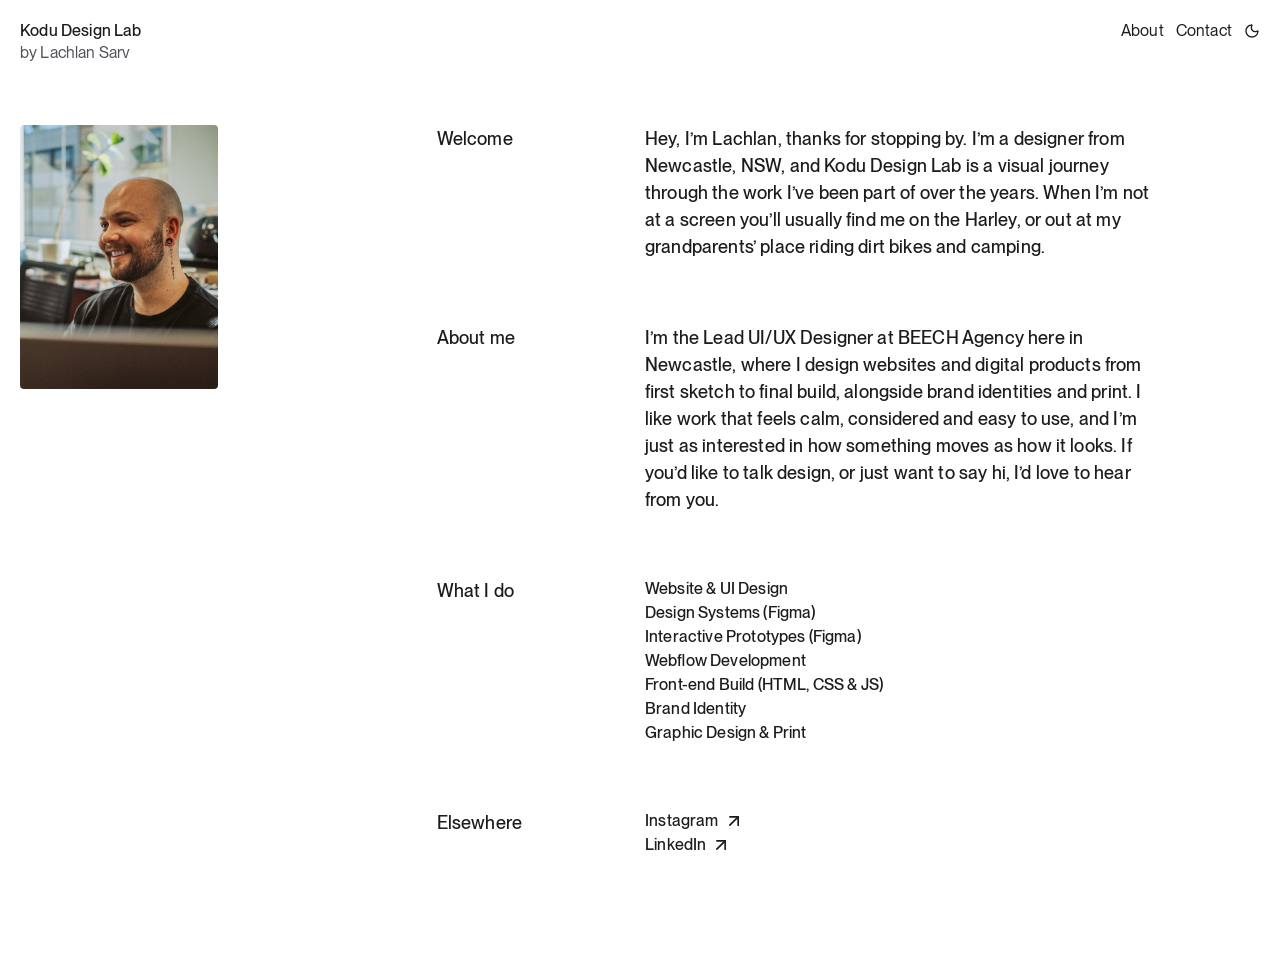
==== about.html @ 6ed77d1e "About: expand What I do list" ====
<!doctype html>
<html lang="en">
<head>
  <meta charset="utf-8">
  <meta name="viewport" content="width=device-width, initial-scale=1">
  <title>About — Kodu Design Lab</title>
  <meta name="description" content="Lachlan Sarv, Lead UI/UX Designer at BEECH Agency and the designer behind Kodu Design Lab, Newcastle NSW. Websites, interfaces, brands and graphic design.">
  <link rel="canonical" href="https://www.kodudesignlab.com/about">
  <meta name="robots" content="index, follow">
  <meta property="og:type" content="profile">
  <meta property="og:site_name" content="Kodu Design Lab">
  <meta property="og:title" content="About — Kodu Design Lab">
  <meta property="og:description" content="Lachlan Sarv, Lead UI/UX Designer at BEECH Agency and the designer behind Kodu Design Lab, Newcastle NSW. Websites, interfaces, brands and graphic design.">
  <meta property="og:url" content="https://www.kodudesignlab.com/about">
  <meta property="og:image" content="https://www.kodudesignlab.com/images/site/og-default.jpg">
  <meta property="og:image:width" content="1200">
  <meta property="og:image:height" content="630">
  <meta name="twitter:card" content="summary_large_image">
  <meta name="twitter:title" content="About — Kodu Design Lab">
  <meta name="twitter:description" content="Lachlan Sarv, Lead UI/UX Designer at BEECH Agency and the designer behind Kodu Design Lab, Newcastle NSW. Websites, interfaces, brands and graphic design.">
  <meta name="twitter:image" content="https://www.kodudesignlab.com/images/site/og-default.jpg">
  <script>
    (function () {
      try {
        var saved = localStorage.getItem('theme');
        var theme = saved || (matchMedia('(prefers-color-scheme: dark)').matches ? 'dark' : 'light');
        document.documentElement.setAttribute('data-theme', theme);
      } catch (e) {}
    })();
  </script>
  <link rel="preload" href="fonts/PPNeueMontreal-Medium.woff2" as="font" type="font/woff2" crossorigin>
  <link rel="preload" href="fonts/PPNeueMontreal-Regular.woff2" as="font" type="font/woff2" crossorigin>
  <link rel="icon" type="image/png" sizes="32x32" href="icons/favicon-32.png">
  <link rel="icon" type="image/png" sizes="64x64" href="icons/favicon-64.png">
  <link rel="apple-touch-icon" sizes="180x180" href="icons/apple-touch-icon.png">
  <link rel="stylesheet" href="styles.css">
</head>
<body data-view="about" data-base="">

  <header class="site-header">
    <div class="brand">
      <p class="brand__name"><a class="brand__link" href="./">Kodu Design Lab</a></p>
      <p class="brand__tagline" aria-label="by Lachlan Sarv. Digital &amp; Graphic Design">
        <span class="brand__swap" aria-hidden="true">
          <span>by Lachlan Sarv</span>
          <span>Digital &amp; Graphic Design</span>
          <span>by Lachlan Sarv</span>
        </span>
      </p>
    </div>

    <nav class="nav" aria-label="Primary">
      <a class="nav__item" href="about">About</a>
      <a class="nav__item" href="mailto:kodudesignlab@gmail.com">Contact</a>
      <button class="theme-toggle" type="button" aria-label="Toggle dark mode" aria-pressed="false">
        <!-- Moon: shown in light mode -->
        <svg class="theme-toggle__icon theme-toggle__icon--moon" width="16" height="16" viewBox="0 0 16 16" fill="none" xmlns="http://www.w3.org/2000/svg" aria-hidden="true">
          <path d="M7.72073 1.34218C8.12356 1.35277 8.42499 1.60501 8.56513 1.89817C8.7086 2.19845 8.70805 2.57935 8.50784 2.89882L8.50718 2.89817C8.1079 3.53727 7.93754 4.29331 8.02281 5.04205C8.10814 5.79091 8.44493 6.48892 8.97789 7.02187C9.51086 7.55475 10.2089 7.89102 10.9577 7.9763C11.7066 8.06154 12.4624 7.89074 13.1016 7.49127L13.2233 7.42552C13.5136 7.29372 13.8377 7.30784 14.1009 7.43333C14.4146 7.58289 14.6797 7.91683 14.6556 8.36041C14.5861 9.64627 14.1455 10.8846 13.3874 11.9255C12.6292 12.9665 11.5855 13.7657 10.3828 14.2263C9.18019 14.6868 7.86963 14.7894 6.61005 14.5212C5.35048 14.253 4.19585 13.6252 3.28518 12.7146C2.37448 11.804 1.7469 10.6493 1.47854 9.38971C1.2102 8.13009 1.31233 6.81967 1.77281 5.61692C2.23332 4.41416 3.03262 3.3707 4.07359 2.61236C5.11455 1.85406 6.35269 1.41304 7.6387 1.34348L7.72073 1.34218ZM7.08075 2.74713C6.2804 2.88698 5.51931 3.20816 4.8581 3.68984C4.02547 4.29646 3.38664 5.13143 3.01825 6.09348C2.64986 7.05567 2.56792 8.10403 2.78258 9.11171C2.99725 10.1194 3.4993 11.0434 4.22789 11.7719C4.95647 12.5004 5.88032 13.0026 6.88804 13.2172C7.89576 13.4317 8.94412 13.3494 9.90627 12.9809C10.8684 12.6123 11.7034 11.9732 12.3099 11.1404C12.7914 10.4793 13.1115 9.71849 13.2513 8.91835C12.489 9.26184 11.6451 9.39664 10.8067 9.30117C9.75816 9.18176 8.78073 8.71078 8.03453 7.96458C7.28839 7.21839 6.81734 6.2409 6.69794 5.19244C6.6025 4.3539 6.73709 3.50951 7.08075 2.74713Z" fill="currentColor"/>
        </svg>
        <!-- Sun: shown in dark mode -->
        <svg class="theme-toggle__icon theme-toggle__icon--sun" width="16" height="16" viewBox="0 0 16 16" fill="none" xmlns="http://www.w3.org/2000/svg" aria-hidden="true">
          <path d="M10 8C10 6.89543 9.10457 6 8 6C6.89543 6 6 6.89543 6 8C6 9.10457 6.89543 10 8 10C9.10457 10 10 9.10457 10 8ZM11.3333 8C11.3333 9.84095 9.84095 11.3333 8 11.3333C6.15905 11.3333 4.66667 9.84095 4.66667 8C4.66667 6.15905 6.15905 4.66667 8 4.66667C9.84095 4.66667 11.3333 6.15905 11.3333 8Z" fill="currentColor"/>
          <path d="M7.33333 2.66667V2C7.33333 1.63181 7.63181 1.33333 8 1.33333C8.36819 1.33333 8.66667 1.63181 8.66667 2V2.66667C8.66667 3.03486 8.36819 3.33333 8 3.33333C7.63181 3.33333 7.33333 3.03486 7.33333 2.66667Z" fill="currentColor"/>
          <path d="M7.33333 14V13.3333C7.33333 12.9651 7.63181 12.6667 8 12.6667C8.36819 12.6667 8.66667 12.9651 8.66667 13.3333V14C8.66667 14.3682 8.36819 14.6667 8 14.6667C7.63181 14.6667 7.33333 14.3682 7.33333 14Z" fill="currentColor"/>
          <path d="M2.66667 7.33333C3.03486 7.33333 3.33333 7.63181 3.33333 8C3.33333 8.36819 3.03486 8.66667 2.66667 8.66667H2C1.63181 8.66667 1.33333 8.36819 1.33333 8C1.33333 7.63181 1.63181 7.33333 2 7.33333H2.66667Z" fill="currentColor"/>
          <path d="M14 7.33333C14.3682 7.33333 14.6667 7.63181 14.6667 8C14.6667 8.36819 14.3682 8.66667 14 8.66667H13.3333C12.9651 8.66667 12.6667 8.36819 12.6667 8C12.6667 7.63181 12.9651 7.33333 13.3333 7.33333H14Z" fill="currentColor"/>
          <path d="M11.7713 3.28598C12.0317 3.02564 12.4537 3.02563 12.714 3.28598C12.9744 3.54633 12.9744 3.96834 12.714 4.22869L12.2427 4.70004C11.9823 4.96038 11.5603 4.96038 11.3 4.70004C11.0396 4.4397 11.0396 4.01768 11.3 3.75733L11.7713 3.28598Z" fill="currentColor"/>
          <path d="M3.75733 11.3C4.01768 11.0396 4.4397 11.0396 4.70004 11.3C4.96038 11.5603 4.96038 11.9823 4.70004 12.2427L4.22869 12.714C3.96834 12.9744 3.54633 12.9744 3.28598 12.714C3.02563 12.4537 3.02564 12.0317 3.28598 11.7713L3.75733 11.3Z" fill="currentColor"/>
          <path d="M3.28598 3.28598C3.54633 3.02563 3.96834 3.02563 4.22869 3.28598L4.70004 3.75733C4.96037 4.01768 4.96038 4.4397 4.70004 4.70004C4.4397 4.96038 4.01768 4.96037 3.75733 4.70004L3.28598 4.22869C3.02563 3.96834 3.02563 3.54633 3.28598 3.28598Z" fill="currentColor"/>
          <path d="M11.3 11.3C11.5603 11.0396 11.9823 11.0396 12.2427 11.3L12.714 11.7713C12.9744 12.0317 12.9744 12.4537 12.714 12.714C12.4537 12.9744 12.0317 12.9744 11.7713 12.714L11.3 12.2427C11.0396 11.9823 11.0396 11.5603 11.3 11.3Z" fill="currentColor"/>
        </svg>
      </button>
    </nav>
  </header>

  <main class="about">
    <div class="about__grid">
      <div class="about__portrait">
        <img src="images/about/portrait-600.jpg"
             srcset="images/about/portrait-600.jpg 600w, images/about/portrait-1120.jpg 1120w"
             sizes="(max-width: 899px) calc(50vw - 25px), (max-width: 1199px) 25vw, 16vw"
             alt="Lachlan Sarv" decoding="async">
      </div>

      <p class="about__eyebrow">Welcome</p>
      <p class="about__lead" data-split>
        Hey, I’m Lachlan, thanks for stopping by. I’m a designer from Newcastle, NSW, and Kodu Design Lab is a visual journey through the work I’ve been part of over the years. When I’m not at a screen you’ll usually find me on the Harley, or out at my grandparents’ place riding dirt bikes and camping.
      </p>

      <p class="about__eyebrow">About me</p>
      <p class="about__lead" data-split>
        I’m the Lead UI/UX Designer at BEECH Agency here in Newcastle, where I design websites and digital products from first sketch to final build, alongside brand identities and print. I like work that feels calm, considered and easy to use, and I’m just as interested in how something moves as how it looks. If you’d like to talk design, or just want to say hi, I’d love to hear from you.
      </p>

      <p class="about__eyebrow about__eyebrow--services">What I do</p>
      <ul class="about__list">
        <li>Website &amp; UI Design</li>
        <li>Design Systems (Figma)</li>
        <li>Interactive Prototypes (Figma)</li>
        <li>Webflow Development</li>
        <li>Front-end Build (HTML, CSS &amp; JS)</li>
        <li>Brand Identity</li>
        <li>Graphic Design &amp; Print</li>
      </ul>

      <p class="about__eyebrow about__eyebrow--links">Elsewhere</p>
      <ul class="about__links">
        <li><a class="about__link" href="https://www.instagram.com/lachlan.sarv/" target="_blank" rel="noopener"><span class="about__link-text roll-target">Instagram</span><svg class="about__link-icon" xmlns="http://www.w3.org/2000/svg" width="20" height="20" viewBox="0 0 24 24" fill="none" stroke="currentColor" stroke-width="2" stroke-linecap="round" stroke-linejoin="round" aria-hidden="true"><path d="M7 7h10v10"/><path d="M7 17 17 7"/></svg></a></li>
        <li><a class="about__link" href="https://www.linkedin.com/in/lachlan-sarv-4192311a4/" target="_blank" rel="noopener"><span class="about__link-text roll-target">LinkedIn</span><svg class="about__link-icon" xmlns="http://www.w3.org/2000/svg" width="20" height="20" viewBox="0 0 24 24" fill="none" stroke="currentColor" stroke-width="2" stroke-linecap="round" stroke-linejoin="round" aria-hidden="true"><path d="M7 7h10v10"/><path d="M7 17 17 7"/></svg></a></li>
      </ul>
    </div>
  </main>

  <script src="https://cdnjs.cloudflare.com/ajax/libs/gsap/3.12.5/gsap.min.js"></script>
  <script src="main.js"></script>
</body>
</html>
---- styles.css ----
/* ---------- Fonts ---------- */
@font-face {
  font-family: 'PP Neue Montreal';
  src: url('fonts/PPNeueMontreal-Regular.woff2') format('woff2');
  font-weight: 400;
  font-style: normal;
  font-display: swap;
}
@font-face {
  font-family: 'PP Neue Montreal';
  src: url('fonts/PPNeueMontreal-Medium.woff2') format('woff2');
  font-weight: 500;
  font-style: normal;
  font-display: swap;
}

/* ---------- Tokens ---------- */
:root {
  --bg-base: #ffffff;
  --text-primary: #1c1c1c;
  --text-muted: #52525b;
  --card-placeholder: #ececec;

  --margin-main: 20px;
  --column-gap: 10px;
  --card-gap: 6px;
  --wrapper-pad-bottom: 40px;

  --label-lg: 16px;
  --body-font: 'PP Neue Montreal', 'Helvetica Neue', Helvetica, Arial, sans-serif;

  --ease-out: cubic-bezier(0.22, 1, 0.36, 1);
  color-scheme: light;
}

:root[data-theme='dark'] {
  --bg-base: #191919;
  --text-primary: #f2f2f2;
  --text-muted: #a1a1aa;
  --card-placeholder: #2c2c30;
  color-scheme: dark;
}

/* ---------- Base ---------- */
*, *::before, *::after { box-sizing: border-box; }

html, body { margin: 0; padding: 0; }
[hidden] { display: none !important; }

body {
  min-height: 100svh;
  display: flex;
  flex-direction: column;
  background: var(--bg-base);
  color: var(--text-primary);
  font-family: var(--body-font);
  font-size: var(--label-lg);
  font-weight: 400;
  line-height: 1.4;
  letter-spacing: 0.01em;
  /* Crisp type */
  -webkit-font-smoothing: antialiased;
  -moz-osx-font-smoothing: grayscale;
  text-rendering: optimizeLegibility;
  font-kerning: normal;
  font-feature-settings: 'kern' 1, 'liga' 1;
  font-synthesis: none;
  -webkit-text-size-adjust: 100%;
  transition: background-color 0.4s ease, color 0.4s ease;
}

p { margin: 0; }
a { color: inherit; text-decoration: none; }
img { display: block; max-width: 100%; }

/* ---------- Header ---------- */
.site-header {
  display: flex;
  align-items: flex-start;
  justify-content: space-between;
  padding: var(--margin-main);
  flex: 0 0 auto;
}

.brand { max-width: 243px; }
.brand__link { white-space: nowrap; }
/* Tagline alternates between two lines: a clipped one-line window with a sliding track (main.js) */
.brand__tagline { height: 1.4em; overflow: hidden; }
.brand__swap { display: block; }
.brand__swap > span { display: block; white-space: nowrap; }
.brand__name { font-weight: 500; color: var(--text-primary); }
.brand__tagline { color: var(--text-muted); }

.nav {
  display: flex;
  align-items: center;
  gap: 12px;
}

.nav__item {
  color: var(--text-primary);
  white-space: nowrap;
}

/* ---------- Rolling text links (brand + nav) ----------
   Two copies of the label stacked in a clipped box; on hover each letter slides up one
   line, staggered left → right, so the second copy rolls in. Letters are split by main.js. */
.roll {
  position: relative;
  display: inline-block;
  overflow: hidden;
  white-space: nowrap;
  vertical-align: top;
}
.roll__text { display: block; }
.roll__word { display: inline-block; white-space: nowrap; }
.roll__text--clone { position: absolute; left: 0; top: 100%; }
.roll {
  --roll-step: 16ms;   /* per-letter stagger */
  --roll-dur: 0.55s;
}
.roll .char {
  display: inline-block;
  white-space: pre;
  transition: transform var(--roll-dur) cubic-bezier(0.22, 1, 0.36, 1);
  transition-delay: calc(var(--i) * var(--roll-step));
}
/* The brand name is 31 characters, so it gets a tighter stagger to finish in a similar time */
.brand__link.roll { --roll-step: 7ms; --roll-dur: 0.45s; }
.roll:hover .char,
.roll:focus-visible .char { transform: translateY(-100%); }
@media (hover: none) { .roll .char { transition: none; } }

.theme-toggle {
  position: relative;
  width: 16px;
  height: 16px;
  padding: 0;
  margin: 0;
  border: 0;
  background: none;
  color: var(--text-primary);
  cursor: pointer;
  display: grid;
  place-items: center;
}
.theme-toggle__icon {
  grid-area: 1 / 1;
  width: 16px;
  height: 16px;
  transition: opacity 0.3s ease, transform 0.45s var(--ease-out);
}
.theme-toggle__icon--sun { opacity: 0; transform: rotate(-90deg) scale(0.6); }
:root[data-theme='dark'] .theme-toggle__icon--moon { opacity: 0; transform: rotate(90deg) scale(0.6); }
:root[data-theme='dark'] .theme-toggle__icon--sun { opacity: 1; transform: rotate(0deg) scale(1); }

/* ---------- Project cards ---------- */
.project-wrapper {
  flex: 1 1 auto;
  display: flex;
  flex-direction: column;
  align-items: center;
  justify-content: center;
  padding: 0 var(--margin-main) var(--wrapper-pad-bottom);
}

.project-container {
  display: flex;
  align-items: center;
  justify-content: center;
  gap: var(--column-gap);
  width: 100%;
}

.project-card {
  flex: 1 0 0;
  min-width: 0;
  display: flex;
  flex-direction: column;
  gap: var(--card-gap);
  will-change: transform;
}

.project-card__media {
  position: relative;
  width: 100%;
  aspect-ratio: 6 / 8;
  border-radius: 4px;
  overflow: hidden;
  background: var(--card-placeholder);
}
.project-card__media img {
  position: absolute;
  inset: 0;
  width: 100%;
  height: 100%;
  object-fit: cover;
  transition: transform 0.7s var(--ease-out);
}
/* Card hover effects: pointer devices only. On touch screens :hover sticks after a tap,
   which left cards dimmed/zoomed, so none of this applies there. */
@media (hover: hover) and (pointer: fine) {
  .project-card:hover .project-card__media img { transform: scale(1.03); }

  /* Dim every other card (image + text) to 50%, keep the hovered one at 100%.
     Only enabled once the intro has finished so the transition doesn't fight GSAP. */
  .intro-done .project-card { transition: opacity 0.4s ease; }
  .intro-done .project-container:has(.project-card:hover) .project-card:not(:hover) { opacity: 0.5; }
}

.project-card--draft { cursor: default; }

.project-card__name { font-weight: 500; color: var(--text-primary); }
.project-card__info { color: var(--text-muted); }
.project-card__row { display: flex; justify-content: space-between; align-items: baseline; gap: 12px; }
.project-card__index { display: none; font-weight: 500; color: var(--text-primary); }

/* ---------- Project page ---------- */
.project-page {
  flex: 1 1 auto;
  display: grid;
  grid-template-columns: repeat(6, minmax(0, 1fr));
  gap: var(--margin-main);
  align-content: start;
  padding: 0 var(--margin-main) var(--margin-main);
}

.project-image {
  position: relative;
  margin: 0; /* reset <figure> default */
  border-radius: 4px;
  overflow: hidden;
  background: var(--card-placeholder);
  grid-column: span 6;
}
.project-image img {
  position: absolute;
  inset: 0;
  width: 100%;
  height: 100%;
  object-fit: cover;
}
/* Columns per row (aspect-ratio is set inline per image by main.js) */
.project-image--cols-1 { grid-column: span 6; }
.project-image--cols-2 { grid-column: span 3; }
.project-image--cols-3 { grid-column: span 2; }

/* Mobile: every image full width, one per row */
@media (max-width: 699px) {
  .project-page { gap: 12px; padding-bottom: 12px; }
  .project-image--cols-2,
  .project-image--cols-3 { grid-column: span 6; }
}

/* ---------- About page ----------
   12-column grid (10px gutters, same as the homepage cards), anchored to the bottom.
   Portrait = cols 1–2 · eyebrows = cols 5–6 · text = cols 7–11 (as in the Figma grid). */
.about {
  flex: 1 1 auto;
  display: flex;
  flex-direction: column;
  justify-content: flex-end;
  padding: 40px var(--margin-main) 96px;
}
.about__grid {
  display: grid;
  grid-template-columns: repeat(12, minmax(0, 1fr));
  grid-template-rows: auto auto auto auto;
  column-gap: var(--column-gap);
  row-gap: 64px;
  align-items: start;
}

.about__portrait {
  grid-column: 1 / 3;
  grid-row: 1 / 5;
  aspect-ratio: 6 / 8;
  border-radius: 4px;
  overflow: hidden;
  background: var(--card-placeholder);
}
.about__portrait img { width: 100%; height: 100%; object-fit: cover; }

.about__eyebrow {
  grid-column: 5 / 7;
  font-weight: 500;
  font-size: 18px;
  line-height: 1.5;
  color: var(--text-primary);
}
.about__lead,
.about__list,
.about__links { grid-column: 7 / 12; }

.about__lead {
  max-width: 62ch;   /* keep measure comfortable on very wide screens */
  font-weight: 500;
  font-size: 18px;
  line-height: 1.5;
  color: var(--text-primary);
}

.about__list {
  list-style: none;
  margin: 0;
  padding: 0;
  font-weight: 500;
  font-size: 16px;
  line-height: 1.5;
  color: var(--text-primary);
}

/* Social links — label + Lucide arrow-up-right (20px, 5px gap) */
.about__links {
  list-style: none;
  margin: 0;
  padding: 0;
  display: flex;
  flex-direction: column;
  align-items: flex-start;
  font-weight: 500;
  font-size: 16px;
  line-height: 1.5;
  color: var(--text-primary);
}
.about__link {
  display: inline-flex;
  align-items: center;
  gap: 5px;
}
.about__link-icon {
  width: 20px;
  height: 20px;
  flex: none;
  transition: transform 0.4s var(--ease-out);
}
.about__link:hover .about__link-icon { transform: translate(2px, -2px); }

/* Line-reveal masks (spans are injected by main.js, removed again after the intro) */
.about .line {
  display: block;
  overflow: hidden;
  padding-bottom: 0.08em;   /* room for descenders inside the mask */
  margin-bottom: -0.08em;
}
.about .line > span { display: block; }

/* Pre-animation: hide until JS is ready (JS removes this) */
.is-loading .about__portrait,
.is-loading .about__eyebrow,
.is-loading .about__lead,
.is-loading .about__list li,
.is-loading .about__links li { opacity: 0; }

@media (max-width: 1199px) {
  .about__portrait { grid-column: 1 / 4; }
  .about__eyebrow  { grid-column: 5 / 7; }
  .about__lead, .about__list, .about__links { grid-column: 7 / 13; }
}

@media (max-width: 899px) {
  .about { justify-content: flex-start; padding-top: 3rem; padding-bottom: 40px; }   /* 3rem from the nav */
  .about__grid { row-gap: 12px; }
  .about__portrait { grid-column: 1 / 7; grid-row: auto; margin-bottom: 36px; }        /* half the screen width */
  .about__eyebrow, .about__lead, .about__list, .about__links { grid-column: 1 / 13; }
  .about__list { margin-bottom: 0; }
  .about__eyebrow--services, .about__eyebrow--links { margin-top: 36px; }
}

/* ---------- Page transition helpers ---------- */
/* The floating image that travels between the card and the project hero */
.flip-clone {
  position: fixed;
  z-index: 50;
  border-radius: 4px;
  overflow: hidden;
  pointer-events: none;
  will-change: top, left, width, height;
}
.flip-clone img {
  width: 100%;
  height: 100%;
  object-fit: cover;
  display: block;
  backface-visibility: hidden;
}
/* While a transition runs, hand opacity control to GSAP */
.is-transitioning .project-card { transition: none; }
.is-transitioning .project-container:has(.project-card:hover) .project-card:not(:hover) { opacity: 1; }
.is-transitioning .project-card:hover .project-card__media img { transform: none; }

/* Pre-animation state: hide until JS positions the cards (JS removes this) */
.is-loading .brand > *,
.is-loading .nav > *,
.is-loading .project-card { opacity: 0; }

/* Homepage only: cards start below the viewport during the intro — stop that creating a scrollbar */
html.lock-scroll { overflow: hidden; }

/* ---------- Responsive: 2-col grid below 1200px ---------- */
@media (max-width: 1199px) {
  .project-wrapper {
    justify-content: flex-start;
    padding-top: 0;
  }
  .project-container {
    display: grid;
    grid-template-columns: repeat(2, minmax(0, 1fr));
    row-gap: 24px;
    align-items: start;
  }
  .project-card { flex: none; }
}

/* =====================================================================================
   MOBILE CAROUSEL (< 700px)
   One swipeable row: first card centred, next card peeking in from the right, with an
   "01." index above each card. To go back to the stacked 2-column grid on mobile, delete
   this whole block (down to the closing "END MOBILE CAROUSEL" line). Nothing else depends on it.
   ===================================================================================== */
@media (max-width: 699px) {
  .project-wrapper {
    justify-content: flex-start;
    padding: 2rem var(--margin-main);   /* 2rem safe zone above and below the row */
  }
  .project-container {
    display: flex;                      /* override the 2-col grid */
    justify-content: flex-start;        /* NOT center: centring an overflowing row hides its start */
    gap: var(--column-gap);
    align-items: flex-start;
    align-self: stretch;                /* fill the wrapper's width (it centres children by default) */
    width: auto;
    min-width: 0;
    margin: auto calc(-1 * var(--margin-main));         /* auto = vertically centred, but never overflows the safe zone */
    padding: 0 calc((100vw - var(--card-w)) / 2);       /* centres the first (and last) card */
    --card-w: calc(90vw - 6px);         /* neighbours peek in by ~12px on a 375px phone */
    overflow-x: auto;
    overflow-y: visible;
    scroll-snap-type: x mandatory;
    -webkit-overflow-scrolling: touch;
    scrollbar-width: none;
  }
  .project-container::-webkit-scrollbar { display: none; }
  .project-card {
    flex: 0 0 var(--card-w);
    scroll-snap-align: center;
  }
  .project-card__media { aspect-ratio: 4 / 5; }
  .project-card__index { display: block; }

  /* During the intro the cards fly in from below the viewport — let them show outside the row */
  html:not(.intro-done) .project-container { overflow: visible; }
}
/* END MOBILE CAROUSEL */

@media (prefers-reduced-motion: reduce) {
  *, *::before, *::after {
    transition-duration: 0.01ms !important;
    animation-duration: 0.01ms !important;
  }
}
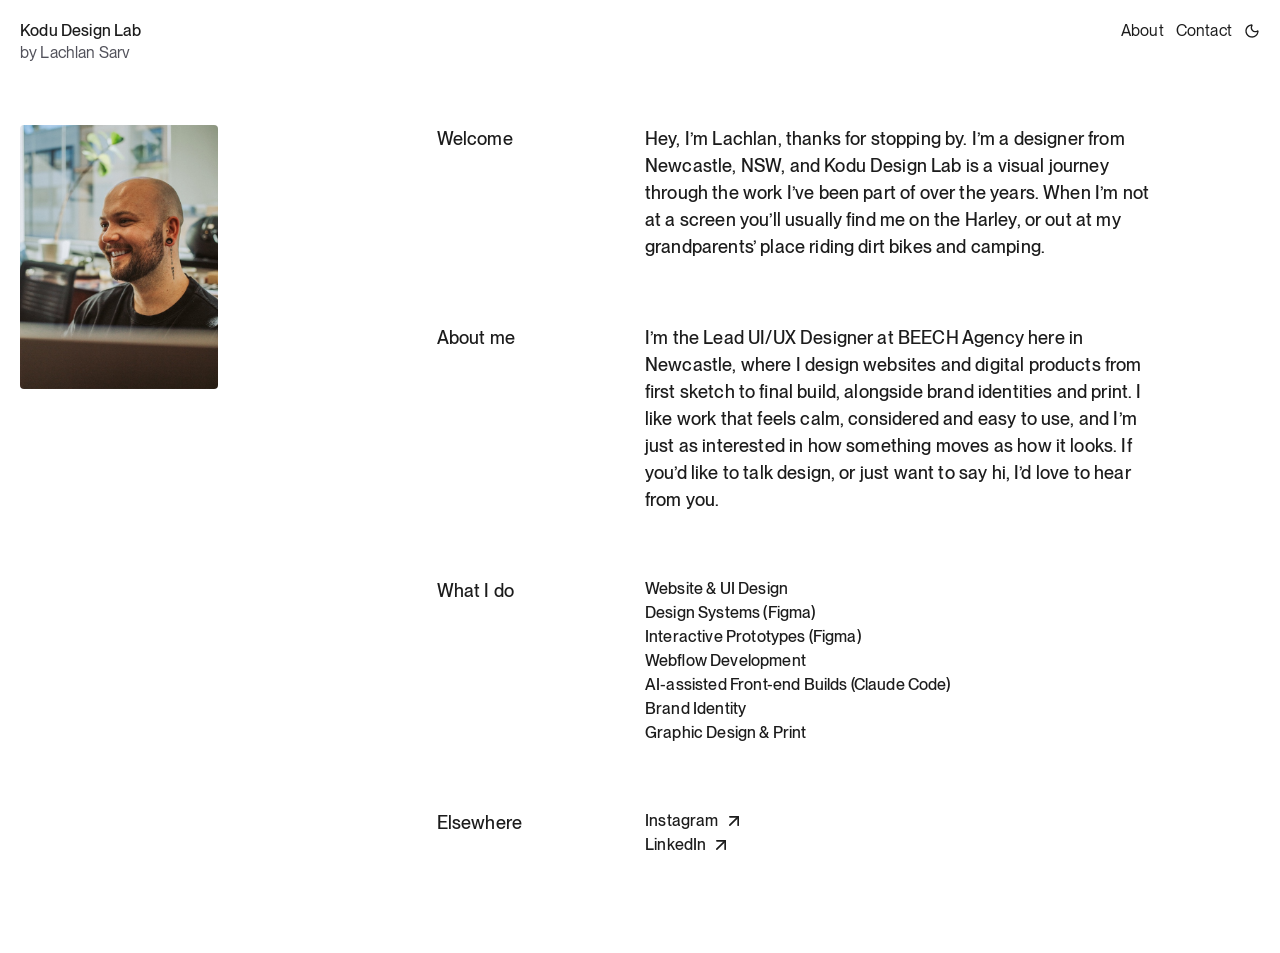
==== commit 20f1f708: "About: name AI-assisted front-end builds" ====
--- a/about.html
+++ b/about.html
@@ -98,7 +98,7 @@
         <li>Design Systems (Figma)</li>
         <li>Interactive Prototypes (Figma)</li>
         <li>Webflow Development</li>
-        <li>Front-end Build (HTML, CSS &amp; JS)</li>
+        <li>AI-assisted Front-end Builds (Claude Code)</li>
         <li>Brand Identity</li>
         <li>Graphic Design &amp; Print</li>
       </ul>
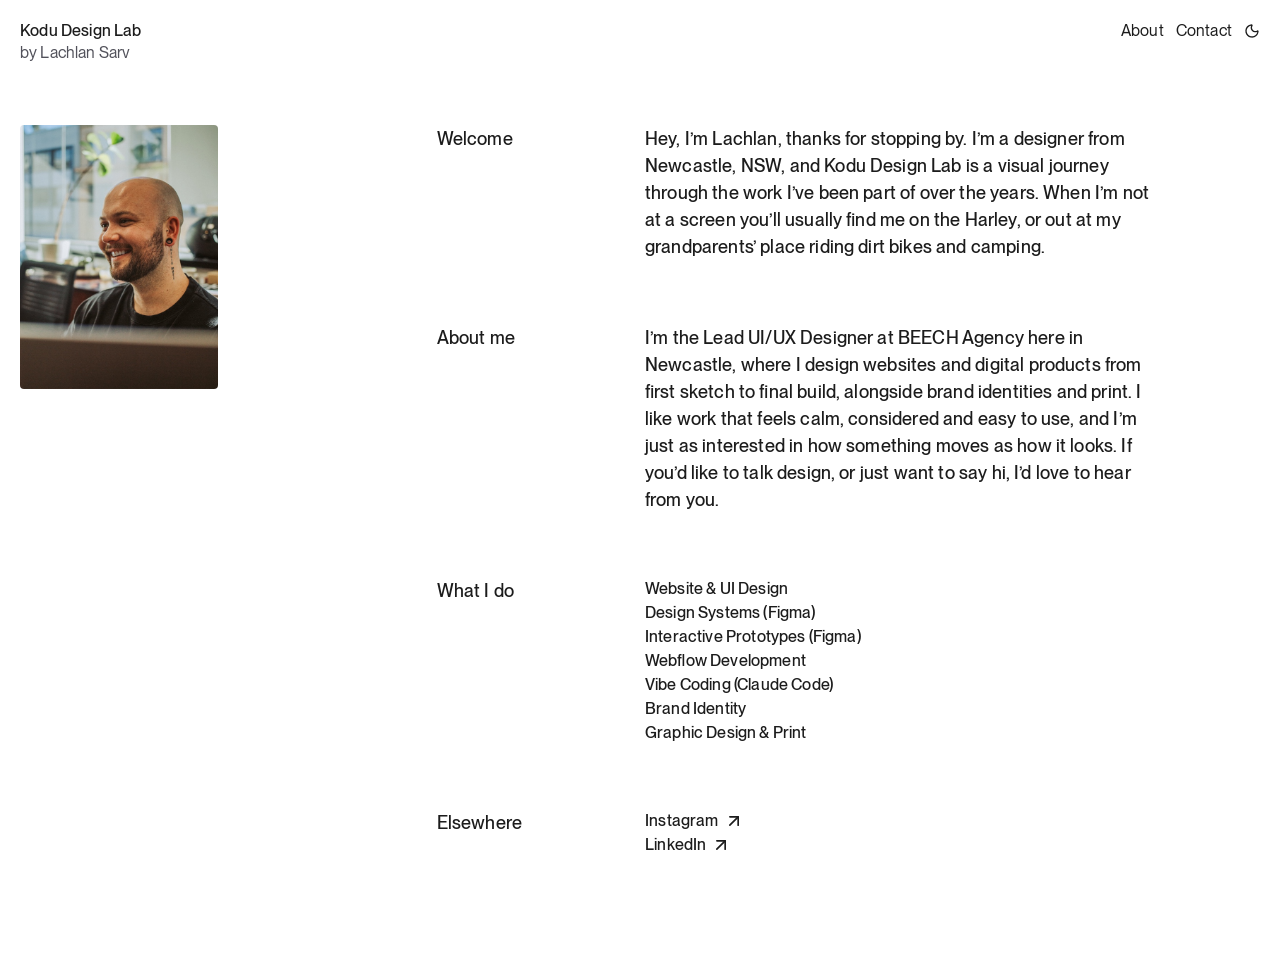
==== commit a4981605: "About: Vibe Coding (Claude Code)" ====
--- a/about.html
+++ b/about.html
@@ -98,7 +98,7 @@
         <li>Design Systems (Figma)</li>
         <li>Interactive Prototypes (Figma)</li>
         <li>Webflow Development</li>
-        <li>AI-assisted Front-end Builds (Claude Code)</li>
+        <li>Vibe Coding (Claude Code)</li>
         <li>Brand Identity</li>
         <li>Graphic Design &amp; Print</li>
       </ul>
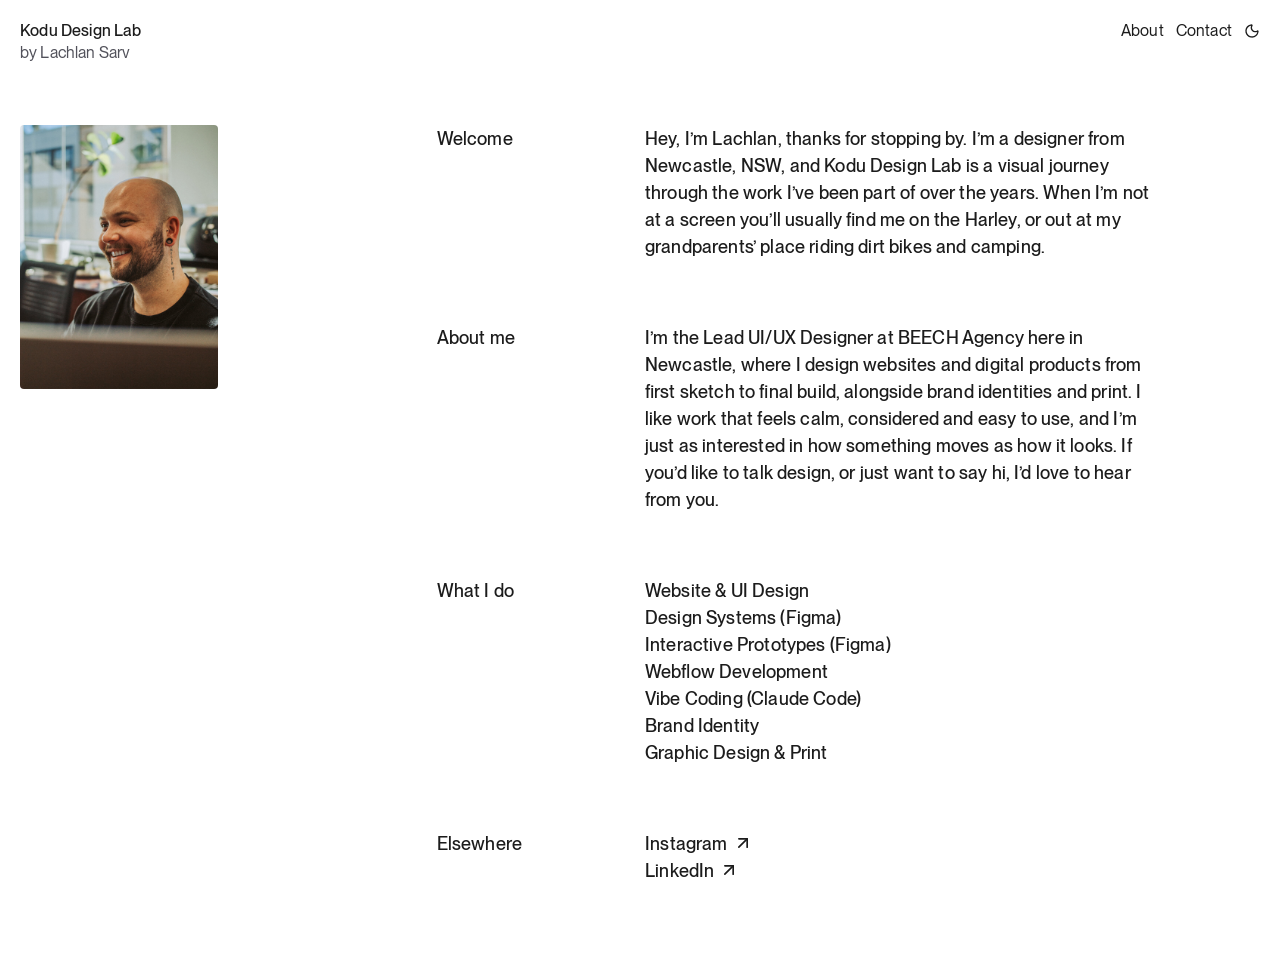
==== commit 6244c98e: "New Open Graph preview image" ====
--- a/about.html
+++ b/about.html
@@ -12,13 +12,13 @@
   <meta property="og:title" content="About — Kodu Design Lab">
   <meta property="og:description" content="Lachlan Sarv, Lead UI/UX Designer at BEECH Agency and the designer behind Kodu Design Lab, Newcastle NSW. Websites, interfaces, brands and graphic design.">
   <meta property="og:url" content="https://www.kodudesignlab.com/about">
-  <meta property="og:image" content="https://www.kodudesignlab.com/images/site/og-default.jpg">
+  <meta property="og:image" content="https://www.kodudesignlab.com/images/site/og-default.jpg?v=2">
   <meta property="og:image:width" content="1200">
   <meta property="og:image:height" content="630">
   <meta name="twitter:card" content="summary_large_image">
   <meta name="twitter:title" content="About — Kodu Design Lab">
   <meta name="twitter:description" content="Lachlan Sarv, Lead UI/UX Designer at BEECH Agency and the designer behind Kodu Design Lab, Newcastle NSW. Websites, interfaces, brands and graphic design.">
-  <meta name="twitter:image" content="https://www.kodudesignlab.com/images/site/og-default.jpg">
+  <meta name="twitter:image" content="https://www.kodudesignlab.com/images/site/og-default.jpg?v=2">
   <script>
     (function () {
       try {
--- a/styles.css
+++ b/styles.css
@@ -305,7 +305,7 @@
   margin: 0;
   padding: 0;
   font-weight: 500;
-  font-size: 16px;
+  font-size: 18px;
   line-height: 1.5;
   color: var(--text-primary);
 }
@@ -319,7 +319,7 @@
   flex-direction: column;
   align-items: flex-start;
   font-weight: 500;
-  font-size: 16px;
+  font-size: 18px;
   line-height: 1.5;
   color: var(--text-primary);
 }
@@ -337,13 +337,15 @@
 .about__link:hover .about__link-icon { transform: translate(2px, -2px); }
 
 /* Line-reveal masks (spans are injected by main.js, removed again after the intro) */
-.about .line {
+.about .line,
+.project-text .line {
   display: block;
   overflow: hidden;
   padding-bottom: 0.08em;   /* room for descenders inside the mask */
   margin-bottom: -0.08em;
 }
-.about .line > span { display: block; }
+.about .line > span,
+.project-text .line > span { display: block; }
 
 /* Pre-animation: hide until JS is ready (JS removes this) */
 .is-loading .about__portrait,
@@ -364,7 +366,60 @@
   .about__portrait { grid-column: 1 / 7; grid-row: auto; margin-bottom: 36px; }        /* half the screen width */
   .about__eyebrow, .about__lead, .about__list, .about__links { grid-column: 1 / 13; }
   .about__list { margin-bottom: 0; }
-  .about__eyebrow--services, .about__eyebrow--links { margin-top: 36px; }
+  .about__eyebrow { margin-top: 36px; }                 /* same gap between every section… */
+  .about__portrait + .about__eyebrow { margin-top: 0; } /* …except the first, which sits under the portrait */
+}
+
+/* ---------- Project copy block (Overview / My Role / The Team / Live Site) ----------
+   Same 12-col grid + type as the About page: eyebrows in cols 5–6, text in cols 7–11. */
+.project-text {
+  grid-column: span 6;
+  /* 4rem at ≤600px → 11rem at ≥2200px (minus the grid's 20px so the visual gap matches) */
+  padding: calc(clamp(4rem, 1.375rem + 7vw, 11rem) - var(--margin-main)) 0;
+}
+.project-text__grid {
+  display: grid;
+  grid-template-columns: repeat(12, minmax(0, 1fr));
+  column-gap: var(--column-gap);
+  row-gap: 2.5rem;
+  align-items: start;
+}
+.project-text__eyebrow { grid-column: 5 / 7; }
+.project-text__lead,
+.project-text__list,
+.project-text__link { grid-column: 7 / 12; }
+.project-text__eyebrow,
+.project-text__lead,
+.project-text__list,
+.project-text__link {
+  font-weight: 500;
+  font-size: 18px;
+  line-height: 1.5;
+  color: var(--text-primary);
+}
+.project-text__lead { max-width: 62ch; }
+.project-text__list { list-style: none; margin: 0; padding: 0; }
+/* Hidden until the reveal has measured its lines (JS adds is-revealed) */
+.project-text:not(.is-revealed) .project-text__eyebrow,
+.project-text:not(.is-revealed) .project-text__lead,
+.project-text:not(.is-revealed) .project-text__list li,
+.project-text:not(.is-revealed) .project-text__link { opacity: 0; }
+
+/* External link: label + Lucide arrow-up-right (20px, 5px gap) — shared with the About page */
+.ext-link { display: inline-flex; align-items: center; gap: 5px; }
+.ext-link__icon { width: 20px; height: 20px; flex: none; transition: transform 0.4s var(--ease-out); }
+.ext-link:hover .ext-link__icon { transform: translate(2px, -2px); }
+
+@media (max-width: 1199px) {
+  .project-text__eyebrow { grid-column: 5 / 7; }
+  .project-text__lead, .project-text__list, .project-text__link { grid-column: 7 / 13; }
+}
+@media (max-width: 899px) {
+  .project-text__grid { row-gap: 12px; }
+  .project-text__eyebrow, .project-text__lead, .project-text__list, .project-text__link { grid-column: 1 / 13; font-size: 16px; }
+  .project-text__eyebrow { margin-top: 28px; }
+  .project-text__eyebrow:first-child { margin-top: 0; }
+  .project-text__link { margin-top: 28px; }
 }
 
 /* ---------- Page transition helpers ---------- */
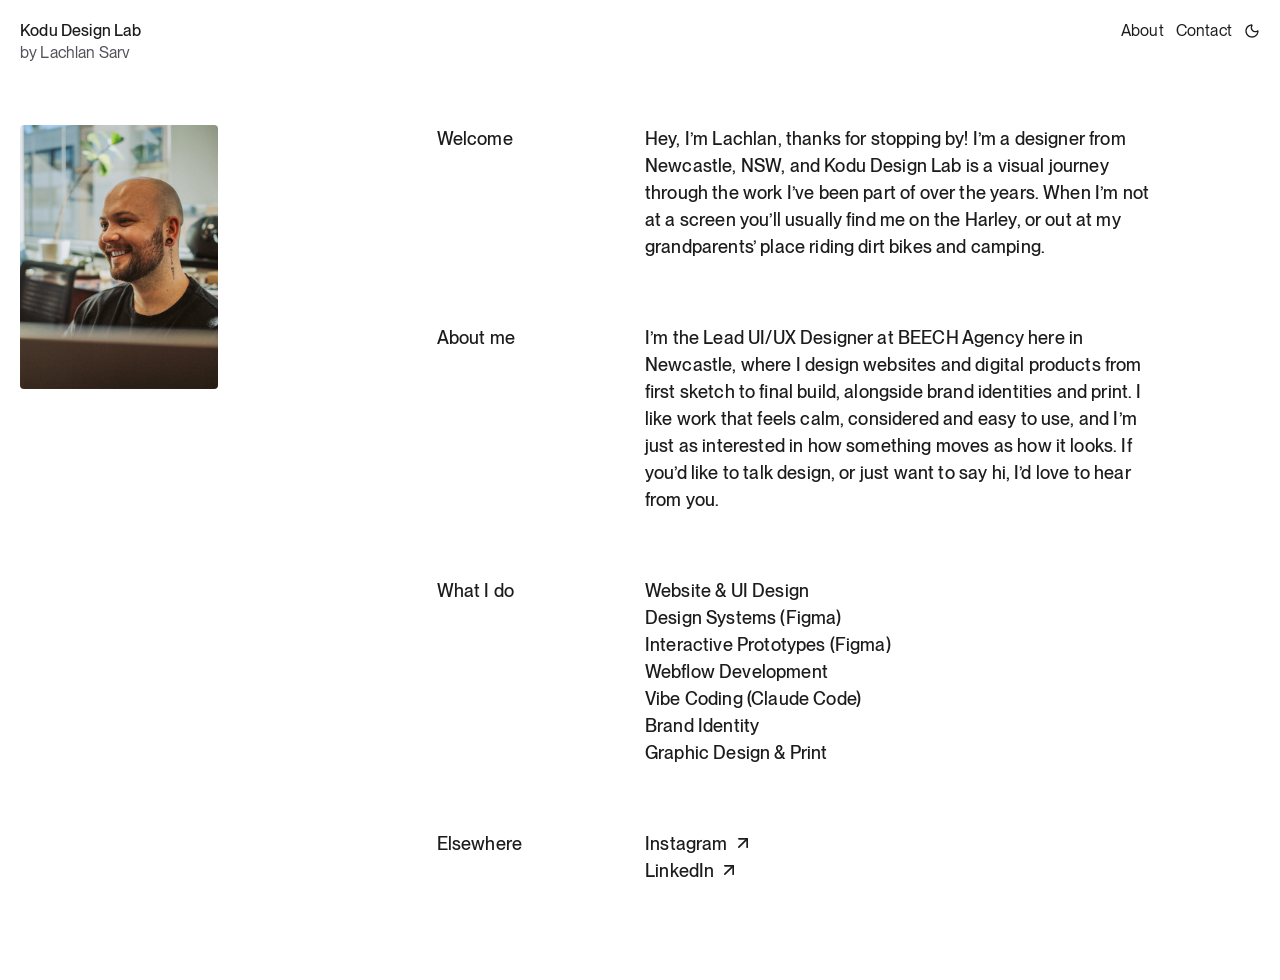
==== commit fd692fee: "About: exclamation on the welcome line" ====
--- a/about.html
+++ b/about.html
@@ -84,7 +84,7 @@
 
       <p class="about__eyebrow">Welcome</p>
       <p class="about__lead" data-split>
-        Hey, I’m Lachlan, thanks for stopping by. I’m a designer from Newcastle, NSW, and Kodu Design Lab is a visual journey through the work I’ve been part of over the years. When I’m not at a screen you’ll usually find me on the Harley, or out at my grandparents’ place riding dirt bikes and camping.
+        Hey, I’m Lachlan, thanks for stopping by! I’m a designer from Newcastle, NSW, and Kodu Design Lab is a visual journey through the work I’ve been part of over the years. When I’m not at a screen you’ll usually find me on the Harley, or out at my grandparents’ place riding dirt bikes and camping.
       </p>
 
       <p class="about__eyebrow">About me</p>
